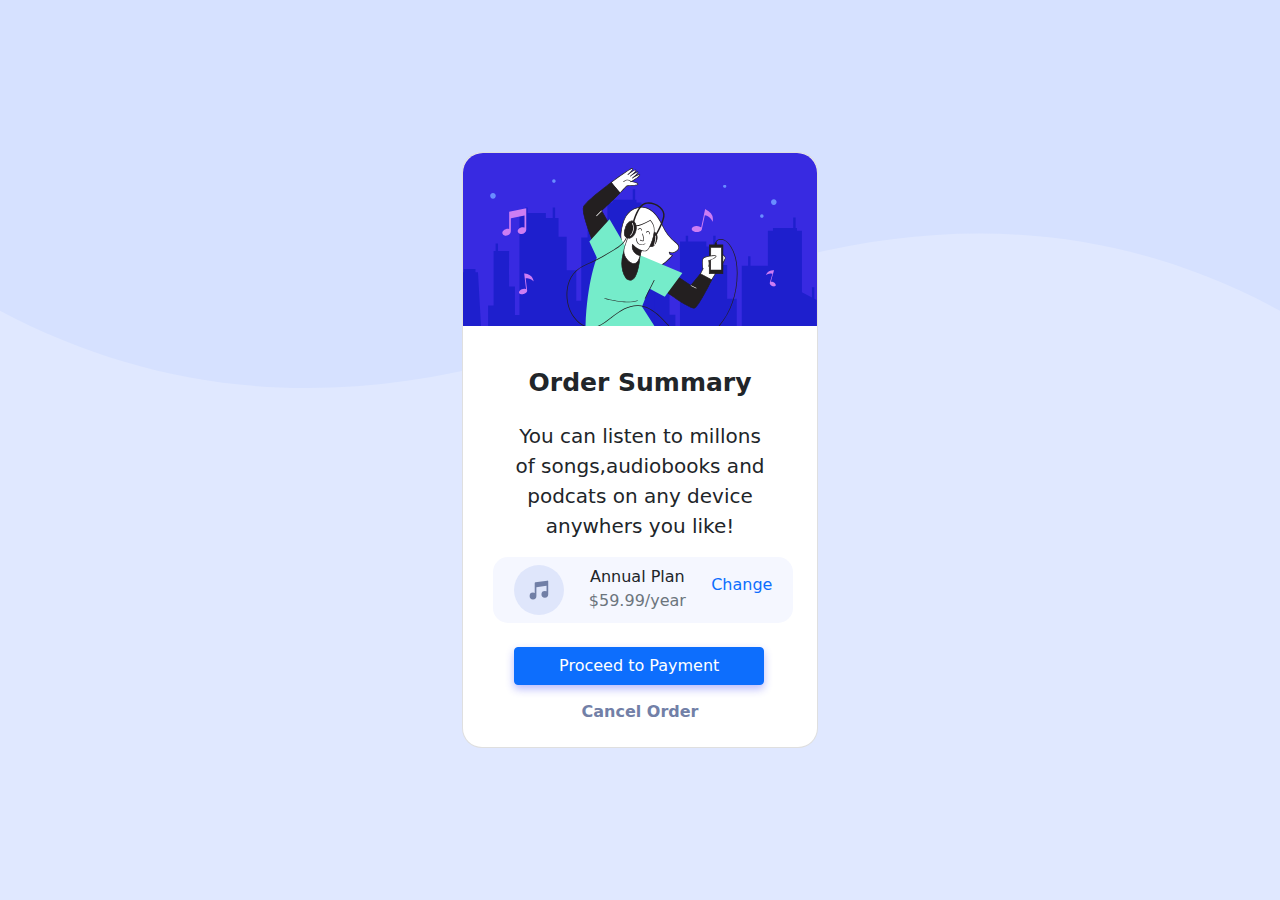
==== order-summary-component-main/index.html @ c4022c88 "'challange'" ====
<!DOCTYPE html>
<html lang="en">
<head>
  <meta charset="UTF-8">
  <meta name="viewport" content="width=device-width, initial-scale=1.0"> <!-- displays site properly based on user's device -->

  <link rel="icon" type="image/png" sizes="32x32" href="./images/favicon-32x32.png">
  <title>Frontend Mentor | Order summary card</title>
  
  <!-- Bootstrap4  CDN-->
  <link rel="stylesheet" href="../css/bootstrap.min.css">
  <link rel="stylesheet" href="./style.css">

  <style>
  
  </style>
</head>
<body>
    <div class="container">
      <!-- row -->
      <div class="row">
        <div class=" col-4 mx-auto">
          <div class="card">
              <img 
                src="./images/illustration-hero.svg" 
                alt="hero"
                class="img"
              />     
          <div class="content text-center">
            <h1 class="title">Order Summary</h1>
            <p class="lead"> You can listen to millons of songs,audiobooks and podcats on any device anywhers you like!</p>
        
            <div class="box d-flex justify-content-around align-item-center">
              <img src="./images/icon-music.svg" alt="music-icon" class="music-icon">
              <div class="price">
                <span class="font-weight-bold">Annual Plan</span>
                <br>
                <span class="text-secondary">$59.99/year</span>
              </div>
              <div class="mt-2">
                <a href="#" class="change-link mt-3">Change</a>
              </div>
            </div>
          </div>

          <button type="button" class="btn btn-primary mt-4">Proceed to Payment</button>
          <a href="#" class="link-cancel text-center d-block pb-2">Cancel Order</a>
          </div>
        </div>
      </div>
      <!-- end of row -->
    </div>
  

    <!-- Bootstrap4 JS CDN's -->
    <script src="../js/bootstrap.bundle.min.js"></script>
    <script src="../js/jquery-3.6.0.min.js"></script>


</body>
</html>
---- order-summary-component-main/style.css ----
body {
  margin: 0px;
  padding: 0px;
  -webkit-box-sizing: border-box;
          box-sizing: border-box;
  display: -webkit-box;
  display: -ms-flexbox;
  display: flex;
  -webkit-box-orient: vertical;
  -webkit-box-direction: normal;
      -ms-flex-direction: column;
          flex-direction: column;
  -webkit-box-pack: center;
      -ms-flex-pack: center;
          justify-content: center;
  -webkit-box-align: center;
      -ms-flex-align: center;
          align-items: center;
  height: 100vh;
  background: url(./images/pattern-background-desktop.svg);
  background-repeat: no-repeat;
  background-size: contain;
  background-position: top;
  background-color: #e0e8ff;
}

a {
  text-decoration: none;
}

.card {
  border-radius: 20px;
}

.card .img {
  border-top-left-radius: 20px;
  border-top-right-radius: 20px;
  width: 100%;
  height: auto;
}

.card .content {
  margin-top: 2px;
  background-color: #fff;
  padding: 0px 45px;
}

.card .content .title {
  font-weight: 900;
  font-size: 25px;
  padding: 40px 0px 15px 0px;
}

.card .content .box {
  background-color: #f5f7ff;
  width: 300px;
  height: auto;
  padding: 8px;
  margin-left: -15px;
  border-radius: 15px;
}

.card .content .box .music-icon {
  width: 50px;
  height: 50px;
}

.btn {
  -webkit-box-shadow: 0 4px 8px 0 rgba(41, 45, 245, 0.322);
          box-shadow: 0 4px 8px 0 rgba(41, 45, 245, 0.322);
  width: 250px;
  margin-left: 3.2rem;
}

.btn:hover {
  opacity: 0.2px;
  background-color: #1f2f56;
}

.link-cancel {
  margin: 15px;
  color: #7280a7;
  font-weight: 700;
}

.link-cancel:hover {
  color: #1f2f56;
}
/*# sourceMappingURL=style.css.map */
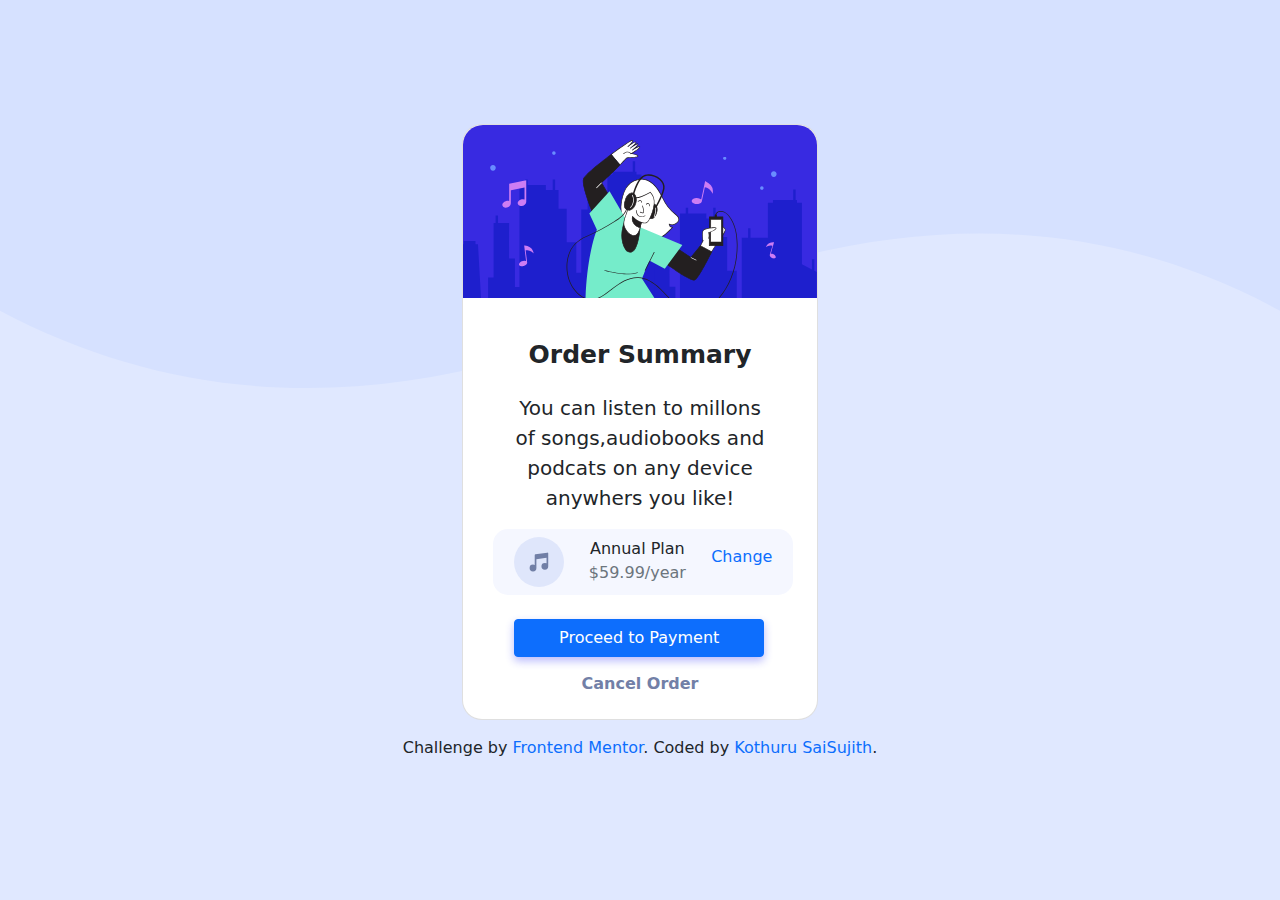
==== commit 0c425416: "'hiii'" ====
--- a/order-summary-component-main/index.html
+++ b/order-summary-component-main/index.html
@@ -9,11 +9,10 @@
   
   <!-- Bootstrap4  CDN-->
   <link rel="stylesheet" href="../css/bootstrap.min.css">
+  
+  <!-- external css -->
   <link rel="stylesheet" href="./style.css">
 
-  <style>
-  
-  </style>
 </head>
 <body>
     <div class="container">
@@ -50,6 +49,13 @@
       </div>
       <!-- end of row -->
     </div>
+
+    <footer>
+      <p class="attribution text-center mt-3">
+        Challenge by <a href="https://www.frontendmentor.io?ref=challenge" target="_blank">Frontend Mentor</a>. 
+        Coded by <a href="#">Kothuru SaiSujith</a>.
+      </p>
+    </footer>
   
 
     <!-- Bootstrap4 JS CDN's -->
